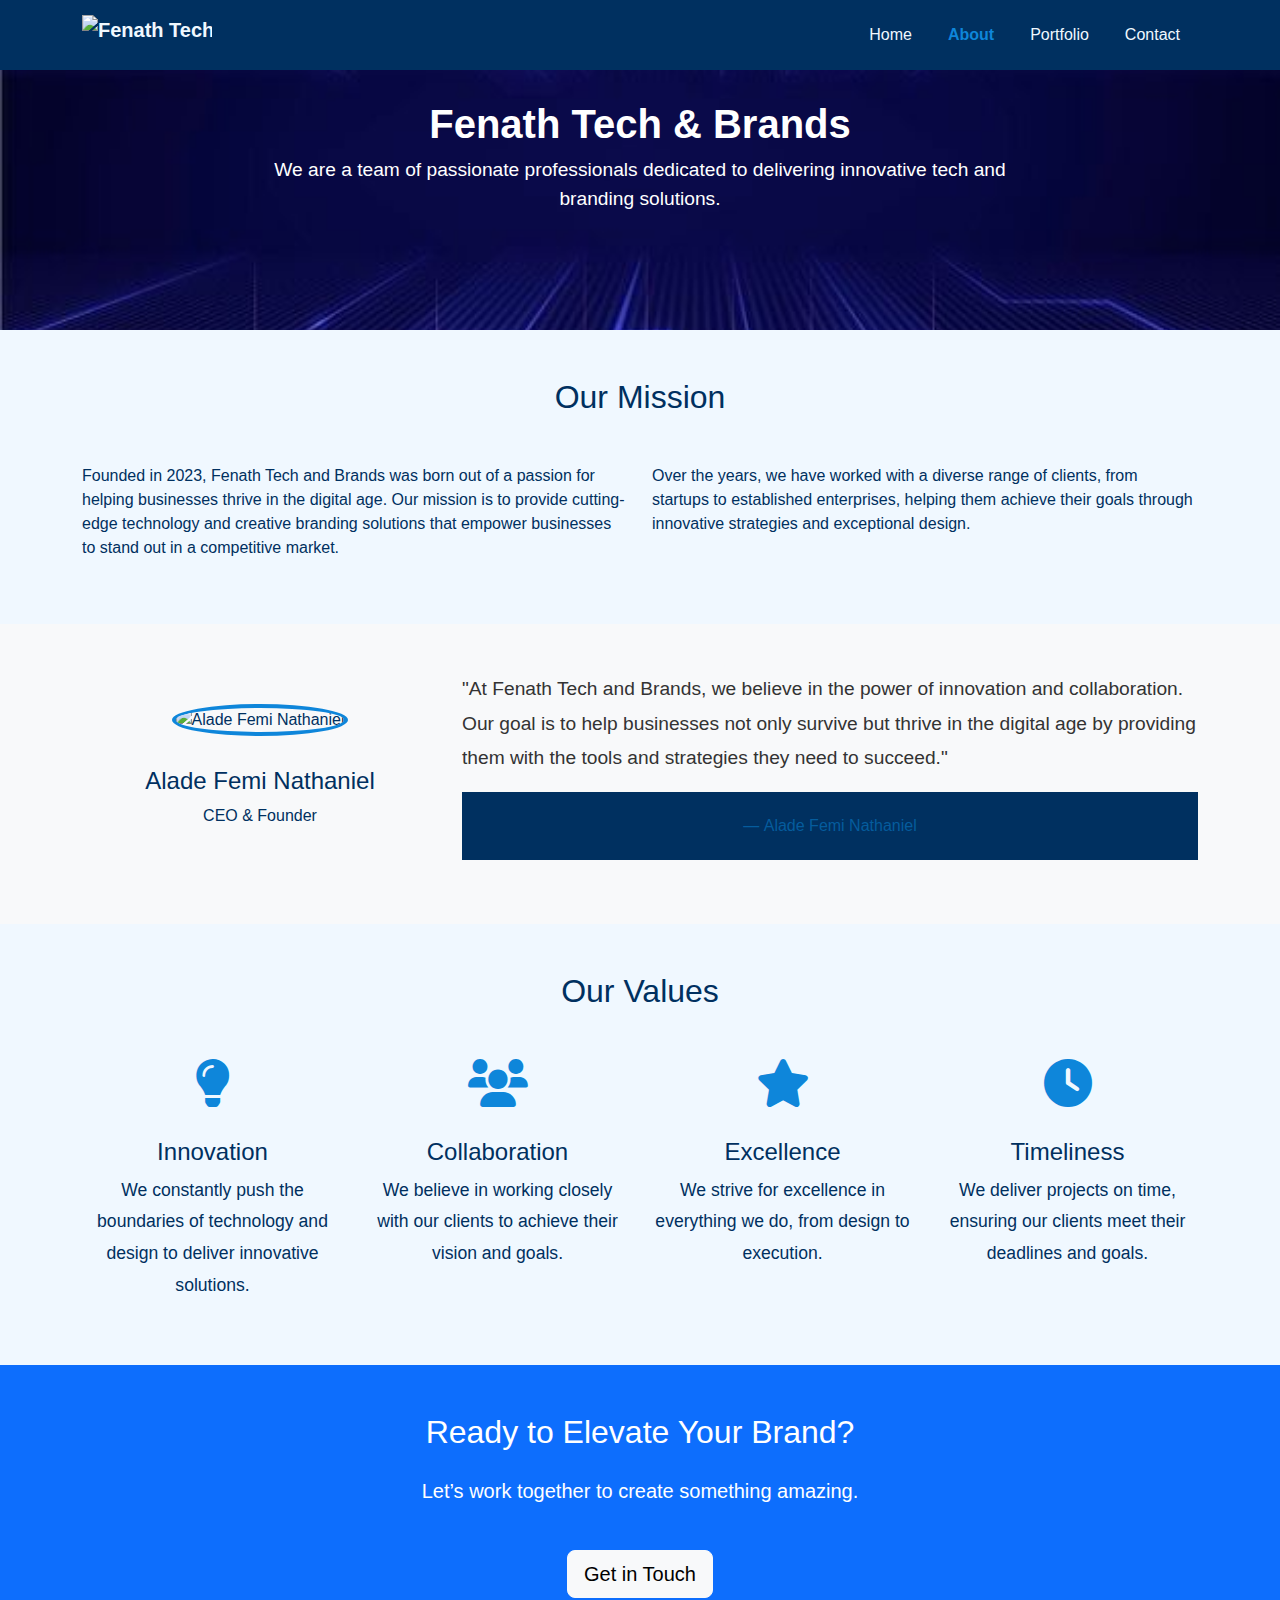
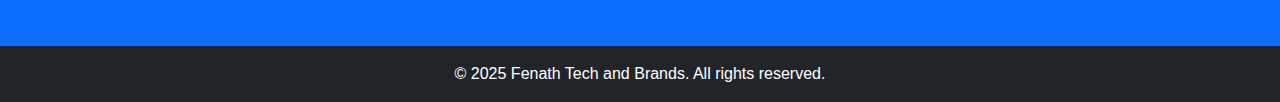
==== about.html @ 0ff3088c "Add files via upload" ====
<!DOCTYPE html>
<html lang="en">
<head>
    <meta charset="UTF-8">
    <meta name="viewport" content="width=device-width, initial-scale=1.0">
    <title>About Us - Fenath Tech and Brands</title>
    <!-- Bootstrap CSS -->
    <link href="https://cdn.jsdelivr.net/npm/bootstrap@5.3.0/dist/css/bootstrap.min.css" rel="stylesheet">
    <!-- Custom CSS -->
    <link href="styles/styles.css" rel="stylesheet">
    <link href="styles/animations.css" rel="stylesheet">
    <!-- Font Awesome for Icons -->
    <link href="https://cdnjs.cloudflare.com/ajax/libs/font-awesome/6.0.0-beta3/css/all.min.css" rel="stylesheet">
</head>
<body>
    <!-- Navigation Bar -->
    <nav class="navbar navbar-expand-lg navbar-light bg-light fixed-top">
        <div class="container">
            <a class="navbar-brand" href="index.html">
                <img src="images/logo.png" alt="Fenath Tech and Brands Logo" width="130" height="40" class="d-inline-block align-top">
                <!-- Fenath Tech & Brands -->
            </a>
            <button class="navbar-toggler" type="button" data-bs-toggle="collapse" data-bs-target="#navbarNav">
                <span class="navbar-toggler-icon"></span>
            </button>
            <div class="collapse navbar-collapse justify-content-end" id="navbarNav">
                <ul class="navbar-nav">
                    <li class="nav-item"><a class="nav-link" href="index.html">Home</a></li>
                    <li class="nav-item"><a class="nav-link active" href="about.html">About</a></li>
                    <li class="nav-item"><a class="nav-link" href="portfolio.html">Portfolio</a></li>
                    <li class="nav-item"><a class="nav-link" href="contact.html">Contact</a></li>
                </ul>
            </div>
        </div>
    </nav>

    <!-- Hero Section -->
    <section class="about-hero-section">
        <div class="container">
            <div class="row justify-content-center text-center">
                <div class="col-md-8">
                    <h1 class="display-4">Fenath Tech & Brands</h1>
                    <p class="lead">We are a team of passionate professionals dedicated to delivering innovative tech and branding solutions.</p>
                </div>
            </div>
        </div>
    </section>

    <!-- Our Mission Section -->
    <section id="our-mission" class="py-5">
        <div class="container">
            <h2 class="text-center mb-5">Our Mission</h2>
            <div class="row">
                <div class="col-md-6">
                    <p>Founded in 2023, Fenath Tech and Brands was born out of a passion for helping businesses thrive in the digital age. Our mission is to provide cutting-edge technology and creative branding solutions that empower businesses to stand out in a competitive market.</p>
                </div>
                <div class="col-md-6">
                    <p>Over the years, we have worked with a diverse range of clients, from startups to established enterprises, helping them achieve their goals through innovative strategies and exceptional design.</p>
                </div>
            </div>
        </div>
    </section>

    <!-- CEO Section -->
    <section id="ceo" class="py-5 bg-light">
        <div class="container">
            <div class="row align-items-center">
                <div class="col-md-4 text-center">
                    <img src="images/team-member-1.jpg" alt="Alade Femi Nathaniel" class="img-fluid rounded-circle mb-3" width="200">
                    <h3>Alade Femi Nathaniel</h3>
                    <p>CEO & Founder</p>
                </div>
                <div class="col-md-8">
                    <blockquote class="blockquote">
                        <p class="mb-0">"At Fenath Tech and Brands, we believe in the power of innovation and collaboration. Our goal is to help businesses not only survive but thrive in the digital age by providing them with the tools and strategies they need to succeed."</p>
                        <footer class="blockquote-footer mt-3">Alade Femi Nathaniel</footer>
                    </blockquote>
                </div>
            </div>
        </div>
    </section>

    <!-- Our Values Section -->
    <section id="our-values" class="py-5">
        <div class="container">
            <h2 class="text-center mb-5">Our Values</h2>
            <div class="row">
                <div class="col-md-3 text-center">
                    <i class="fas fa-lightbulb fa-3x mb-3"></i>
                    <h3>Innovation</h3>
                    <p>We constantly push the boundaries of technology and design to deliver innovative solutions.</p>
                </div>
                <div class="col-md-3 text-center">
                    <i class="fas fa-users fa-3x mb-3"></i>
                    <h3>Collaboration</h3>
                    <p>We believe in working closely with our clients to achieve their vision and goals.</p>
                </div>
                <div class="col-md-3 text-center">
                    <i class="fas fa-star fa-3x mb-3"></i>
                    <h3>Excellence</h3>
                    <p>We strive for excellence in everything we do, from design to execution.</p>
                </div>
                <div class="col-md-3 text-center">
                    <i class="fas fa-clock fa-3x mb-3"></i>
                    <h3>Timeliness</h3>
                    <p>We deliver projects on time, ensuring our clients meet their deadlines and goals.</p>
                </div>
            </div>
        </div>
    </section>

    <!-- Call to Action Section -->
    <section id="cta" class="py-5 bg-primary text-white">
        <div class="container text-center">
            <h2 class="mb-4">Ready to Elevate Your Brand?</h2>
            <p class="lead mb-4">Let’s work together to create something amazing.</p>
            <a href="contact.html" class="btn btn-light btn-lg">Get in Touch</a>
        </div>
    </section>

    <!-- Footer -->
    <footer class="bg-dark text-white text-center py-3">
        <div class="container">
            <p>&copy; 2025 Fenath Tech and Brands. All rights reserved.</p>
        </div>
    </footer>

    <!-- Bootstrap JS -->
    <script src="https://cdn.jsdelivr.net/npm/bootstrap@5.3.0/dist/js/bootstrap.bundle.min.js"></script>
    <!-- Custom JS -->
    <script src="scripts/script.js"></script>
</body>
</html>
---- styles/styles.css ----
/* General Styles */
body {
    font-family: 'Arial', sans-serif;
    background-color: #f0f8ff; /* Alice Blue as background */
    color: #003060; /* Dark blue for text */
}

/* Navigation Bar */
.navbar {
    background-color: #003060 !important; /* Dark blue */

}

.navbar-brand {
    font-weight: bold;
    color: #f0f8ff !important; /* Alice Blue for text */
}

.navbar-nav .nav-link {
    color: #f0f8ff !important; /* Alice Blue for links */
}

.navbar-nav .nav-link:hover {
    color: #68bbe3 !important; /* Light blue for hover */
}

/* Hero Section */
.hero-section {
    padding: 100px 0;
    background-color: #055c9d; /* Medium blue */
    color: #f0f8ff; /* Alice Blue for text */
}

.phone-image {
    background: url('../images/phone-portrait.png') no-repeat center center/cover;
    height: 500px;
    border-radius: 20px;
}

/* Featured Section Styles */
#featured {
   
    padding: 60px 0;
    color: #0e86da;; /* Alice Blue for text */
}

#featured h1 {
    font-size: 2.5rem;
    font-weight: bold;
    margin-bottom: 20px;
}

#featured .lead {
    font-size: 1.25rem;
    line-height: 1.6;
}

/* Branding Services Section */
.service-card, .software-card {
    background-color: #68bbe3; /* Light blue */
    padding: 20px;
    border-radius: 10px;
    transition: transform 0.3s ease;
    color: #003060; /* Dark blue for text */
}

.service-card:hover, .software-card:hover {
    transform: translateY(-10px);
    box-shadow: 0 4px 8px rgba(0, 0, 0, 0.2); /* Add shadow on hover */
}

#branding-services, #management-software {
    background-color: #055c9d; /* Medium blue */
    margin: 20px;
    border-radius: 2%;
    padding: 20px;
    color: #f0f8ff; /* Alice Blue for text */
}

#management-software {
    background-color: #055c9d; /* Medium blue */
    margin: 10px;
    border-radius: 2%;
    padding: 20px;
    color: #f0f8ff; /* Alice Blue for text */
}

#image-slideshow {
    width: 70%;
    margin-left: 15%;
    margin-right: 15%;
}

/* Image Grid Section */
.image-grid-section img {
    border-radius: 10px;
}

/* Contact Form Section */
.social-icons a {
    color: #003060; /* Dark blue */
    font-size: 24px;
    margin: 0 10px;
    transition: color 0.3s ease;
}

.social-icons a:hover {
    color: #0e86da; /* Bright blue for hover */
}

.cap-head, .cap-text{
    background-color: #f0f8ff;
    color: #003060; /* Dark blue */
}

/* Mobile View */
@media screen and (max-width: 768px) {
    /* Hero Section */
    .service-card, .software-card {
        margin: 10px 0;
    }

    #featured h1 {
        font-size: 2rem; /* Smaller heading on mobile */
    }

    #featured .lead {
        font-size: 1rem; /* Smaller text on mobile */
    }
}


/* Loading Spinner */
.spinner-container {
    position: fixed;
    top: 0;
    left: 0;
    width: 100%;
    height: 100%;
    background-color: rgba(255, 255, 255, 0.9); /* Semi-transparent white background */
    display: flex;
    justify-content: center;
    align-items: center;
    z-index: 1000; /* Ensure it's on top of everything */
}

.spinner {
    border: 8px solid #f0f8ff; /* Light blue border */
    border-top: 8px solid #0e86da; /* Bright blue border */
    border-radius: 50%;
    width: 60px;
    height: 60px;
    animation: spin 1s linear infinite; /* Spin animation */
}

@keyframes spin {
    0% { transform: rotate(0deg); }
    100% { transform: rotate(360deg); }
}





/* Portfolio Section Styles */
#portfolio {
    padding-top: 100px; /* Adjust for fixed navbar */
    background-color: #f0f8ff; /* Alice Blue */
}

.portfolio-item {
    position: relative;
    overflow: hidden;
    border-radius: 10px;
    transition: transform 0.3s ease;
}

.portfolio-item img {
    width: 100%;
    height: auto;
    display: block;
}

.portfolio-item .overlay {
    position: absolute;
    top: 0;
    left: 0;
    width: 100%;
    height: 100%;
    background: rgba(0, 48, 96, 0.8); /* Dark blue with transparency */
    color: #f0f8ff; /* Alice Blue for text */
    display: flex;
    flex-direction: column;
    justify-content: center;
    align-items: center;
    opacity: 0;
    transition: opacity 0.3s ease;
}

.portfolio-item:hover .overlay {
    opacity: 1;
}

.portfolio-item:hover {
    transform: scale(1.05);
}

/* Footer */
footer {
    background-color: #003060; /* Dark blue */
    color: #f0f8ff; /* Alice Blue for text */
    padding: 20px 0;
    text-align: center;
}

footer p {
    margin: 0;
}







/* About Hero Section */
.about-hero-section {
    background: url('../images/about-hero1.jpeg') no-repeat center center/cover;
    padding: 150px 0;
    color: #f0f8ff;
    text-align: center;
}

.about-hero-section h1 {
    font-size: 3.5rem;
    font-weight: bold;
}

.about-hero-section .lead {
    font-size: 1.5rem;
}

/* Our Story Section */
#our-story {
    background-color: #f0f8ff; /* Alice Blue */
    padding: 60px 0;
}

#our-story p {
    font-size: 1.1rem;
    line-height: 1.8;
}

/* Our Team Section */
#our-team {
    padding: 60px 0;
}

#our-team img {
    border: 4px solid #0e86da; /* Bright blue */
}

#our-team h3 {
    margin-top: 15px;
    font-size: 1.5rem;
}

#our-team p {
    color: #055c9d; /* Medium blue */
}

/* Our Values Section */
#our-values {
    background-color: #f0f8ff; /* Alice Blue */
    padding: 60px 0;
}

#our-values i {
    color: #0e86da; /* Bright blue */
}

#our-values h3 {
    font-size: 1.5rem;
    margin-top: 15px;
}

#our-values p {
    font-size: 1.1rem;
    line-height: 1.8;
}

/* Call to Action Section */
#cta {
    padding: 60px 0;
}

#cta .btn {
    margin-top: 20px;
}
/* CEO Section */
#ceo {
    padding: 60px 0;
}

#ceo img {
    border: 4px solid #0e86da; /* Bright blue */
}

#ceo h3 {
    margin-top: 15px;
    font-size: 1.5rem;
}

#ceo blockquote {
    font-size: 1.2rem;
    line-height: 1.8;
    color: #333;
}

#ceo .blockquote-footer {
    font-size: 1rem;
    color: #055c9d; /* Medium blue */
}

/* Our Values Section */
#our-values i {
    color: #0e86da; /* Bright blue */
}

#our-values h3 {
    font-size: 1.5rem;
    margin-top: 15px;
}

#our-values p {
    font-size: 1.1rem;
    line-height: 1.8;
}
/* General Styles */
body {
    font-family: 'Arial', sans-serif;
    background-color: #f0f8ff; /* Alice Blue */
    color: #003060; /* Dark blue */
}

/* Navigation Bar */
.navbar {
    background-color: #003060 !important; /* Dark blue */
    padding: 10px 0;
}

.navbar-brand {
    font-weight: bold;
    color: #f0f8ff !important; /* Alice Blue */
    margin-right: auto; /* Push brand to the left */
}

.navbar-nav {
    margin-left: auto; /* Push nav items to the right */
}

.nav-link {
    color: #f0f8ff !important; /* Alice Blue */
    margin: 0 10px;
    transition: color 0.3s ease;
}

.nav-link:hover {
    color: #68bbe3 !important; /* Light blue on hover */
}

.nav-link.active {
    color: #0e86da !important; /* Bright blue for active link */
    font-weight: bold;
}

/* Hero Section */
.about-hero-section {
    background: url('../images/about-hero.jpeg') no-repeat center center/cover;
    padding: 100px 0;
    color: #fff;
    text-align: center;
}

.about-hero-section h1 {
    font-size: 2.5rem; /* Smaller font size for mobile */
    font-weight: bold;
}

.about-hero-section .lead {
    font-size: 1.2rem; /* Smaller font size for mobile */
}


/* Responsive Font Sizes */
@media (max-width: 768px) {
    .about-hero-section h1 {
        font-size: 2rem; /* Adjust for smaller screens */
    }

    .about-hero-section .lead {
        font-size: 1rem; /* Adjust for smaller screens */
    }

    #our-mission h2, #ceo h3, #our-values h2, #cta h2 {
        font-size: 1.8rem; /* Adjust headings for smaller screens */
    }

    #our-mission p, #ceo blockquote, #our-values p, #cta .lead {
        font-size: 1rem; /* Adjust text for smaller screens */
    }
}

/* CEO Section */
#ceo {
    padding: 60px 0;
}

#ceo img {
    border: 4px solid #0e86da; /* Bright blue */
}

#ceo h3 {
    margin-top: 15px;
    font-size: 1.5rem;
}

#ceo blockquote {
    font-size: 1.2rem;
    line-height: 1.8;
    color: #333;
}

#ceo .blockquote-footer {
    font-size: 1rem;
    color: #055c9d; /* Medium blue */
}

/* Our Values Section */
#our-values i {
    color: #0e86da; /* Bright blue */
}

#our-values h3 {
    font-size: 1.5rem;
    margin-top: 15px;
}

#our-values p {
    font-size: 1.1rem;
    line-height: 1.8;
}

/* Call to Action Section */
#cta {
    padding: 60px 0;
}

#cta .btn {
    margin-top: 20px;
}
---- styles/animations.css ----
/* Fade-in Animation */
@keyframes fadeIn {
    from { opacity: 0; }
    to { opacity: 1; }
}

.fade-in {
    animation: fadeIn 1.5s ease-in-out;
}

/* Carousel Animation */
.carousel-item {
    transition: transform 1s ease-in-out, opacity 1s ease-in-out;
}

.carousel-item.active {
    animation: fadeIn 1.5s ease-in-out;
}

@keyframes fadeIn {
    from { opacity: 0; }
    to { opacity: 1; }
}
/* Modal Animation */
.modal.fade .modal-dialog {
    transform: translateY(-50px);
    opacity: 0;
    transition: all 0.3s ease-out;
}

.modal.show .modal-dialog {
    transform: translateY(0);
    opacity: 1;
}

/* Fade-in Animation for Portfolio Items */
@keyframes fadeIn {
    from { opacity: 0; transform: translateY(20px); }
    to { opacity: 1; transform: translateY(0); }
}

.portfolio-item {
    animation: fadeIn 0.5s ease-out;
}





/* Fade-in Animation for About page*/
@keyframes fadeIn {
    from { opacity: 0; transform: translateY(20px); }
    to { opacity: 1; transform: translateY(0); }
}

#our-story, #our-team, #our-values, #cta {
    animation: fadeIn 1s ease-out;
}
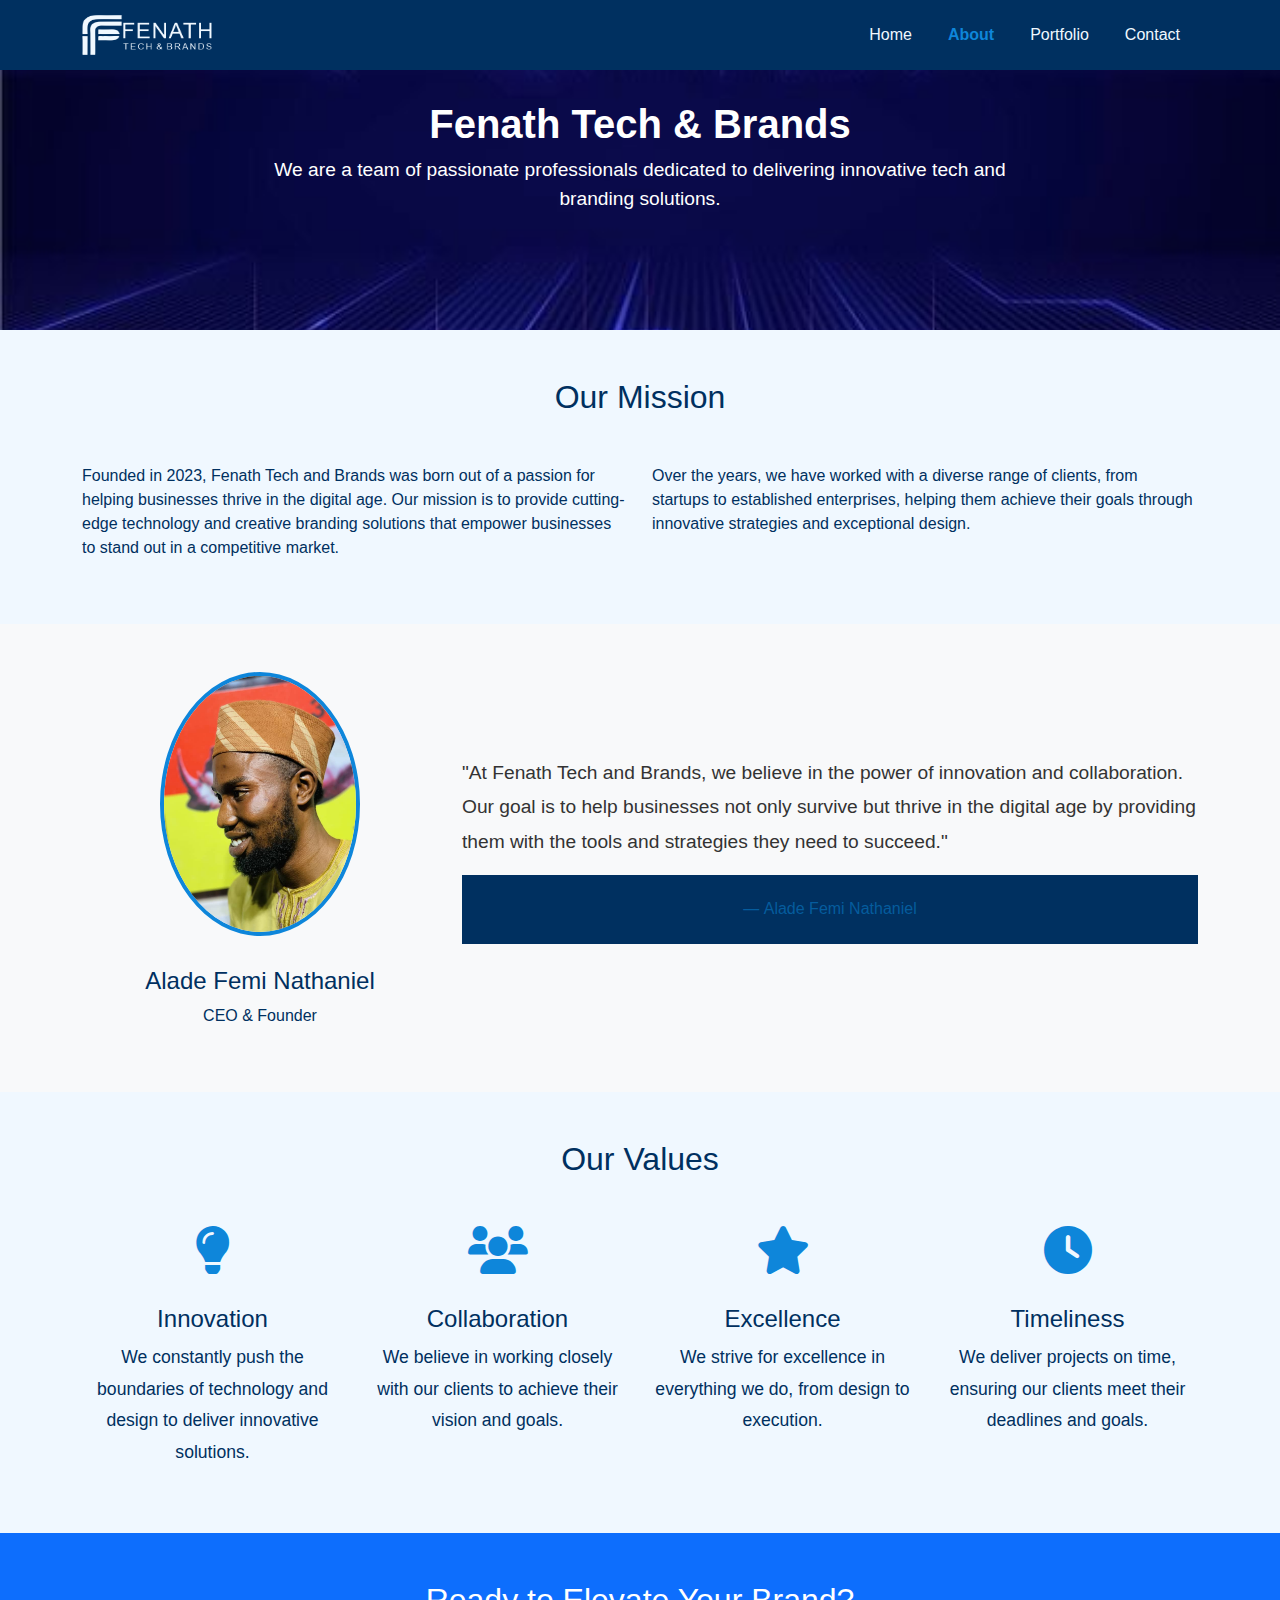
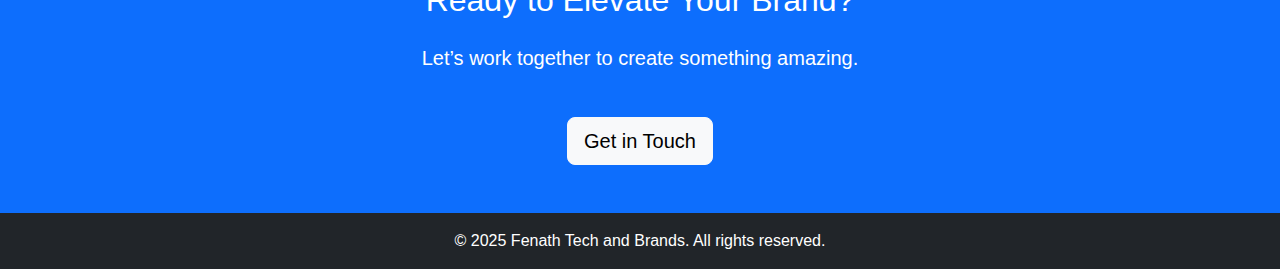
==== commit 6c082ad4: "Update about.html" ====
--- a/about.html
+++ b/about.html
@@ -66,7 +66,7 @@
         <div class="container">
             <div class="row align-items-center">
                 <div class="col-md-4 text-center">
-                    <img src="images/team-member-1.jpg" alt="Alade Femi Nathaniel" class="img-fluid rounded-circle mb-3" width="200">
+                    <img src="images/femi.jpg" alt="Alade Femi Nathaniel" class="img-fluid rounded-circle mb-3" width="200">
                     <h3>Alade Femi Nathaniel</h3>
                     <p>CEO & Founder</p>
                 </div>
@@ -130,4 +130,4 @@
     <!-- Custom JS -->
     <script src="scripts/script.js"></script>
 </body>
-</html>+</html>
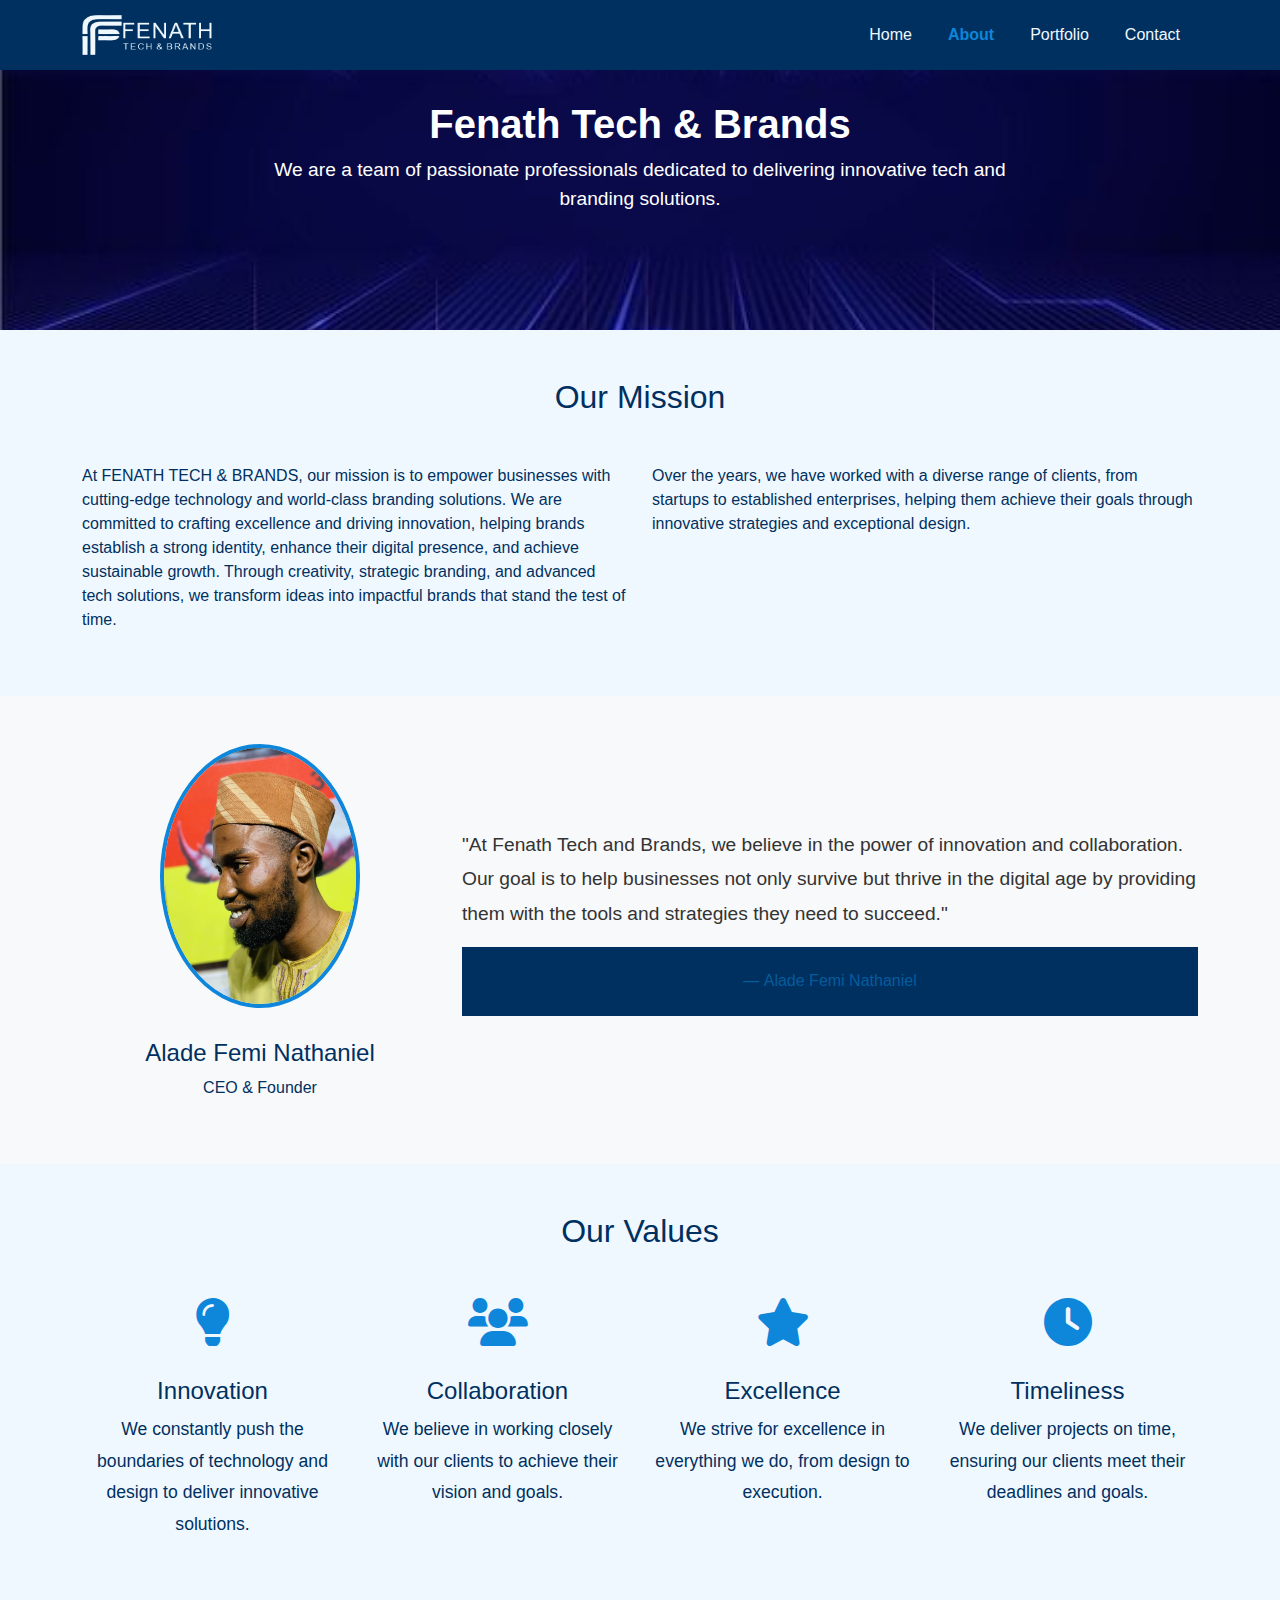
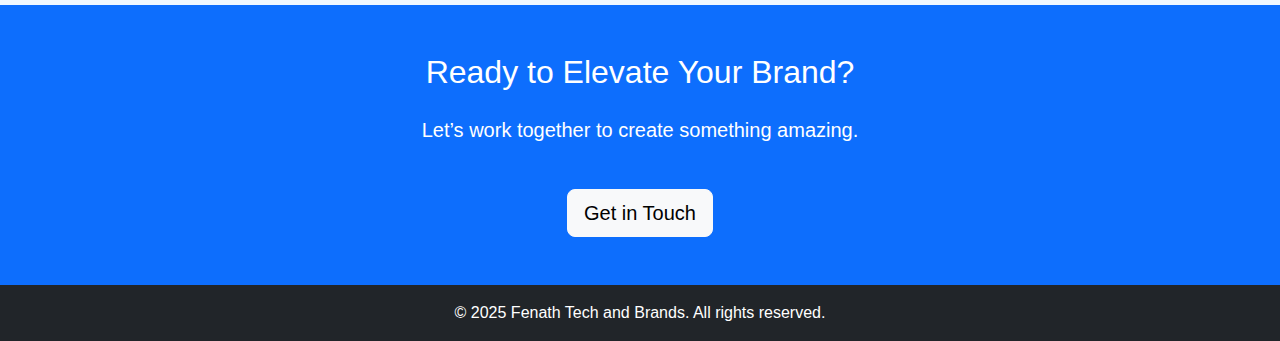
==== commit cdfb7130: "Update about.html" ====
--- a/about.html
+++ b/about.html
@@ -52,7 +52,8 @@
             <h2 class="text-center mb-5">Our Mission</h2>
             <div class="row">
                 <div class="col-md-6">
-                    <p>Founded in 2023, Fenath Tech and Brands was born out of a passion for helping businesses thrive in the digital age. Our mission is to provide cutting-edge technology and creative branding solutions that empower businesses to stand out in a competitive market.</p>
+                    <p>At FENATH TECH & BRANDS, our mission is to empower businesses with cutting-edge technology and world-class branding solutions. 
+                        We are committed to crafting excellence and driving innovation, helping brands establish a strong identity, enhance their digital presence, and achieve sustainable growth. Through creativity, strategic branding, and advanced tech solutions, we transform ideas into impactful brands that stand the test of time.</p>
                 </div>
                 <div class="col-md-6">
                     <p>Over the years, we have worked with a diverse range of clients, from startups to established enterprises, helping them achieve their goals through innovative strategies and exceptional design.</p>
--- a/styles/styles.css
+++ b/styles/styles.css
@@ -23,7 +23,21 @@
 .navbar-nav .nav-link:hover {
     color: #68bbe3 !important; /* Light blue for hover */
 }
-
+/* Custom White Hamburger Menu Icon */
+.navbar-toggler-icon {
+    background-image: url("data:image/svg+xml,%3csvg xmlns='http://www.w3.org/2000/svg' viewBox='0 0 30 30'%3e%3cpath stroke='rgba%28255, 255, 255, 1%29' stroke-linecap='round' stroke-miterlimit='10' stroke-width='2' d='M4 7h22M4 15h22M4 23h22'/%3e%3c/svg%3e");
+}
+
+.navbar-toggler {
+    border-color: rgba(255, 255, 255, 0.1); /* Optional: Light border for the button */
+}
+.navbar {
+    background-color: #003060; /* Dark blue */
+}
+/* Hover Effect for Navbar Toggler */
+.navbar-toggler:hover {
+    background-color: rgba(255, 255, 255, 0.1); /* Light background on hover */
+}
 /* Hero Section */
 .hero-section {
     padding: 100px 0;
@@ -83,12 +97,12 @@
     border-radius: 2%;
     padding: 20px;
     color: #f0f8ff; /* Alice Blue for text */
-}
+/* }
 
 #image-slideshow {
     width: 70%;
     margin-left: 15%;
-    margin-right: 15%;
+    margin-right: 15%; */
 }
 
 /* Image Grid Section */
@@ -458,4 +472,4 @@
 
 #cta .btn {
     margin-top: 20px;
-}+}
